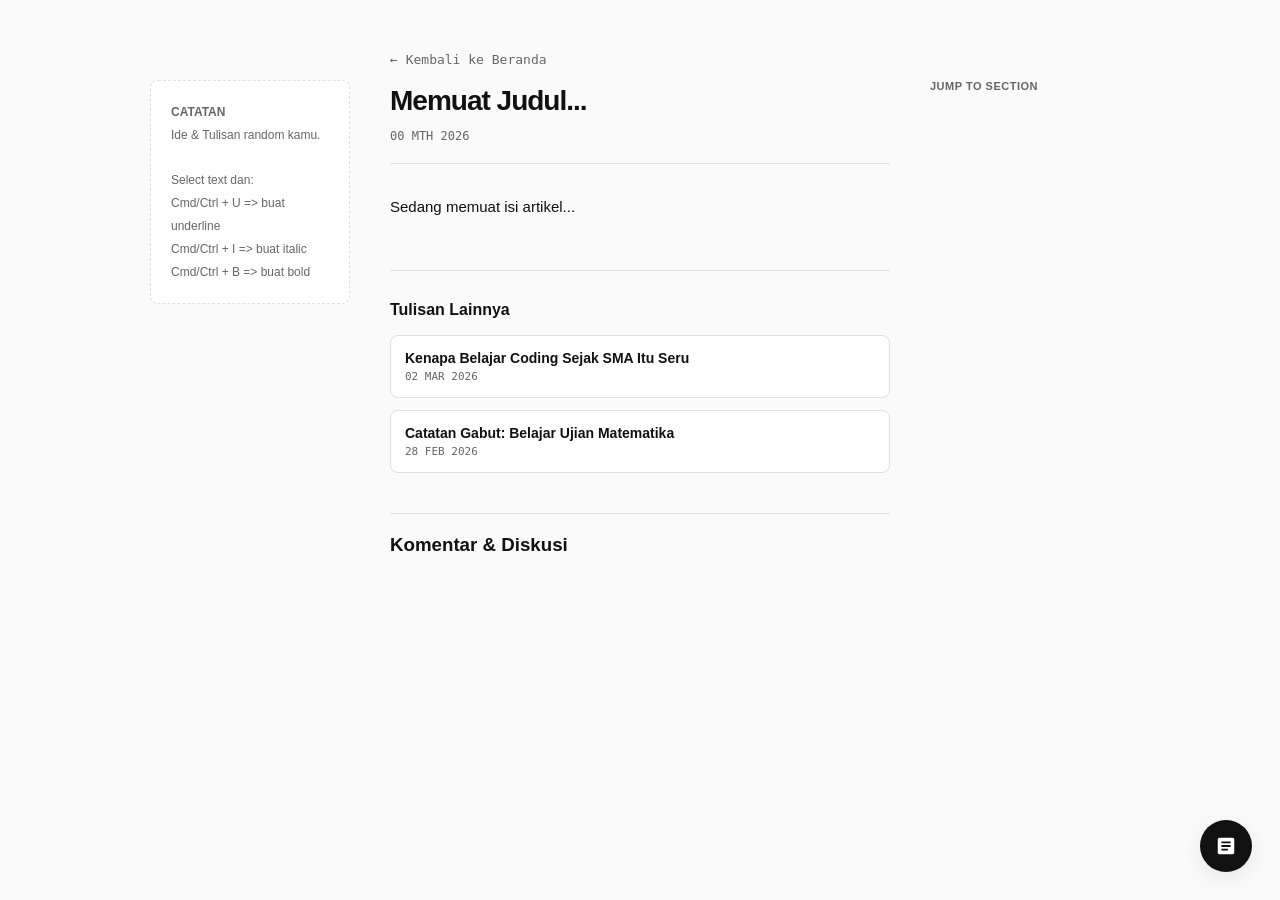
==== article.html @ 488dbda1 "bikin fitur chat, bikin tags,responsive" ====
<!DOCTYPE html>
<html lang="id">
<head>
    <meta charset="UTF-8">
    <meta name="viewport" content="width=device-width, initial-scale=1.0">
    <title>Memuat Artikel... - abdullah.com</title>
    <link rel="stylesheet" href="style.css">
</head>

<style>
/* Cara Mematikan Highlighting (Selection) Global, Kecuali Isi Artikel
Biar pas orang buka pake HP gak sengaja nge-highlight teks tampilan menu/tombol yang malah bikin risih, kita bisa matikan fitur text selection lewat CSS secara global, tapi kita hidupkan khusus untuk area teks artikel (.article-body).

Tambahkan kode CSS ini di bagian paling atas atau bawah file style.css:

CSS */

/* Matikan seleksi teks untuk SELURUH HALAMAN secara default */
* {
    -webkit-user-select: none; /* Safari */
    -ms-user-select: none;    /* IE 10+ */
    user-select: none;        /* Standard */
}

/* KECUALI bagian isi artikel, tetap bisa di-highlight / di-copy */
.article-body, 
.article-body * {
    -webkit-user-select: text;
    -ms-user-select: text;
    user-select: text;
}
</style>

<body>

    <div class="article-layout">
        <!-- Panel Kiri 
        <div class="side-panel">
            <div class="ad-box">
                <p><strong>CATATAN</strong><br>Sanad & Tulisan</p>
            </div>
        </div> -->

<div class="side-panel">
    <div class="ad-box" id="editableNote" contenteditable="true" spellcheck="false" placeholder="Tulis catatan di sini..." style="line-height: 1.9; text-align: left;">
        <div contenteditable="false" style="text-align: centre;"><strong>CATATAN</strong><br>Ide & Tulisan random kamu.</div>
        <br>Select text dan:
        <br>Cmd/Ctrl + U => buat underline
        <br>Cmd/Ctrl + I => buat italic
        <br>Cmd/Ctrl + B => buat bold
    </div>
</div>

        <!-- Konten Utama -->
        <div class="article-container">
            <div class="article-header">
                <a href="index.html" class="back-link">← Kembali ke Beranda</a>
                <h1 class="article-title" id="artTitle">Memuat Judul...</h1>
                <div class="article-date" id="artDate">00 MTH 2026</div>
            </div>

            <div class="article-body" id="artBody">
                <p>Sedang memuat isi artikel...</p>
            </div>

            <!-- Rekomendasi Artikel Lain (Random) -->
            <div class="recommendations">
                <div class="rec-title">Tulisan Lainnya</div>
                <div class="rec-grid" id="recContainer"></div>
            </div>


	    <!-- CHAT & FORUM -->
<section class="comments-section" style="margin-top: 40px; padding-top: 20px; border-top: 1px solid var(--border-color);">
    <h3>Komentar & Diskusi</h3>
<script src="https://giscus.app/client.js"
        data-repo="greenarchivesa-commits/abdillah.id"
        data-repo-id="R_kgDOUL2u_A"
        data-category="General"
        data-category-id="DIC_kwDOUL2u_M4DEw-X"
        data-mapping="pathname"
        data-strict="0"
        data-reactions-enabled="1"
        data-emit-metadata="1"
        data-input-position="top"
        data-theme="preferred_color_scheme"
        data-lang="id"
        crossorigin="anonymous"
        async>
</script>
</section>

        </div>

        <!-- Panel Kanan (Jump to / Daftar Isi Desktop) -->
        <div class="side-panel toc-panel">
            <div class="toc-title">Jump to section</div>
            <ul class="toc-list" id="tocList"></ul>
        </div>
    </div>

    <!-- FULLSCREEN OVERLAY JUMP TO (Animasi Fade Menutup Layar) -->
    <div id="jumpOverlay" class="jump-overlay">
        <div class="jump-overlay-content">
            <div class="jump-overlay-title">Jump to section</div>
            <ul class="jump-overlay-list" id="jumpOverlayList">
                <!-- List sub-judul masuk sini secara otomatis -->
            </ul>
            <button id="jumpCloseBtn" class="jump-close-btn">Tutup</button>
        </div>
    </div>

    <!-- Floating Bubble Menu -->
    <div class="floating-container">
        <div id="floatMenu" class="float-menu">
            <button id="btnTocMobile">📑 Jump to...</button>
            <button id="btnBackToTop">⬆️ Naik ke Atas</button>
            <button id="btnSwitchTheme">🌓 Ganti Tema</button>
        </div>
<!--
        <button id="floatBubble" class="float-btn" title="Menu">
            <svg viewBox="0 0 24 24" width="22" height="22"><path fill="currentColor" d="M12 8c1.1 0 2-.9 2-2s-.9-2-2-2-2 .9-2 2 .9 2 2 2zm0 2c-1.1 0-2 .9-2 2s.9 2 2 2 2-.9 2-2-.9-2-2-2zm0 6c-1.1 0-2 .9-2 2s.9 2 2 2 2-.9 2-2-.9-2-2-2z"/></svg>
        </button>. -->

<button id="floatBubble" class="float-btn" title="Menu">
    <svg viewBox="0 0 24 24" width="22" height="22"><path fill="currentColor" d="M19 3H5c-1.1 0-2 .9-2 2v14c0 1.1.9 2 2 2h14c1.1 0 2-.9 2-2V5c0-1.1-.9-2-2-2zm-5 14H7v-2h7v2zm3-4H7v-2h10v2zm0-4H7V7h10v2z"/></svg>
</button>



    </div>

    <!-- SCRIPT UTAMA -->
    <script src="script.js"></script>
    <script>
        const urlParams = new URLSearchParams(window.location.search);
        const fileName = urlParams.get('file');

        const artTitle = document.getElementById('artTitle');
        const artDate = document.getElementById('artDate');
        const artBody = document.getElementById('artBody');
        const tocList = document.getElementById('tocList');
        const recContainer = document.getElementById('recContainer');
        
        const jumpOverlay = document.getElementById('jumpOverlay');
        const jumpOverlayList = document.getElementById('jumpOverlayList');
        const jumpCloseBtn = document.getElementById('jumpCloseBtn');
        const btnTocMobile = document.getElementById('btnTocMobile');

        if (fileName) {
            const script = document.createElement('script');
            script.src = `articles/${fileName}.js`;

            script.onload = () => {
                if (window.currentArticleData) {
                    const current = window.currentArticleData;
                    artTitle.textContent = current.title;
                    artDate.textContent = current.date;
                    artBody.innerHTML = current.content;
                    document.title = `${current.title} - abdullah.com`;

                    // Generate Table of Contents (Desktop & Overlay Mobile)
                    const headings = artBody.querySelectorAll('h2');
                    headings.forEach(h => {
                        if (!h.id) {
                            h.id = h.textContent.toLowerCase().replace(/[^a-z0-9]+/g, '-');
                        }
                        
                        // Panel Kanan Desktop
                        const liDesktop = document.createElement('li');
                        liDesktop.innerHTML = `<a href="#${h.id}">${h.textContent}</a>`;
                        tocList.appendChild(liDesktop);

                        // Menu Overlay Fullscreen
                        const liOverlay = document.createElement('li');
                        liOverlay.innerHTML = `<a href="#${h.id}" class="overlay-link">${h.textContent}</a>`;
                        jumpOverlayList.appendChild(liOverlay);
                    });

                    // Klik link di overlay otomatis nutup overlay dan scroll halus
                    document.querySelectorAll('.overlay-link').forEach(link => {
                        link.addEventListener('click', () => {
                            jumpOverlay.classList.remove('active');
                        });
                    });
                }
            };

            script.onerror = () => {
                artTitle.textContent = "Artikel Tidak Ditemukan";
                artBody.innerHTML = "<p>File artikel tidak tersedia.</p>";
            };

            document.body.appendChild(script);
        }

        // 2. TULISAN LAINNYA: ACAK (RANDOM) DINAMIS SETIAP REFRESH
        if (typeof articles !== 'undefined') {
            // Saring artikel selain yang sedang dibuka
            let otherArticles = articles.filter(item => item.file !== fileName);
            
            // Algoritma Randomize Array (Fisher-Yates Shuffle)
            otherArticles.sort(() => Math.random() - 0.5);

            // Ambil maksimal 2 artikel acak teratas buat rekomendasi
            let randomized = otherArticles.slice(0, 2);

            randomized.forEach(item => {
                const card = document.createElement('a');
                card.href = `article.html?file=${item.file}`;
                card.className = 'rec-card';
                card.innerHTML = `
                    <div class="rec-card-title">${item.title}</div>
                    <div class="rec-card-date">${item.date}</div>
                `;
                recContainer.appendChild(card);
            });
        }

        // 3. KONTROL INTERAKSI & MOBILE RESPONSIVE
        const floatBubble = document.getElementById('floatBubble');
        const floatMenu = document.getElementById('floatMenu');
        
        floatBubble.addEventListener('click', () => floatMenu.classList.toggle('active'));
        
        window.addEventListener('click', (e) => {
            if (!floatBubble.contains(e.target) && !floatMenu.contains(e.target)) {
                floatMenu.classList.remove('active');
            }
        });

        document.getElementById('btnBackToTop').addEventListener('click', () => {
            window.scrollTo({ top: 0, behavior: 'smooth' });
            floatMenu.classList.remove('active');
        });

        // Buka Fullscreen Overlay Jump To
        btnTocMobile.addEventListener('click', () => {
            floatMenu.classList.remove('active');
            jumpOverlay.classList.add('active');
        });

        // Tutup Fullscreen Overlay
        jumpCloseBtn.addEventListener('click', () => {
            jumpOverlay.classList.remove('active');
        });

        // Toggle Theme & LocalStorage
        document.getElementById('btnSwitchTheme').addEventListener('click', () => {
            const current = document.documentElement.getAttribute('data-theme') === 'dark' ? 'light' : 'dark';
            document.documentElement.setAttribute('data-theme', current);
            localStorage.setItem('abdullah_theme', current);
            floatMenu.classList.remove('active');
        });

        const saved = localStorage.getItem('abdullah_theme');
        if (saved) document.documentElement.setAttribute('data-theme', saved);



const noteBox = document.getElementById('editableNote');

// 1. Ambil catatan yang tersimpan sebelumnya saat halaman dibuka
const savedNote = localStorage.getItem('abdullah_side_note');
if (savedNote) {
    noteBox.innerHTML = savedNote;
}

// 2. Auto-save otomatis setiap kali lu ngetik (event 'input')
noteBox.addEventListener('input', () => {
    localStorage.setItem('abdullah_side_note', noteBox.innerHTML);
});

    </script>
</body>
</html>
---- style.css ----
::selection {
  color: white;
  background: dodgerblue;
}

:root {
    --bg-color: #fafafa;
    --text-color: #111111;
    --text-secondary: #666666;
    --border-color: #e0e0e0;
    --hover-bg: #f0f0f0;
    --card-bg: #ffffff;
    --badge-bg: #111111;
    --badge-text: #ffffff;
    --float-bg: #111111;
    --float-text: #ffffff;
    --shadow: rgba(0, 0, 0, 0.08);
    --text-red: #00afef;
    --text-red-s: #f2fcff;
}

[data-theme="dark"] {
    --bg-color: #0d0d0d;
    --text-color: #ededed;
    --text-secondary: #888888;
    --border-color: #262626;
    --hover-bg: #171717;
    --card-bg: #141414;
    --badge-bg: #ededed;
    --badge-text: #0d0d0d;
    --float-bg: #ededed;
    --float-text: #0d0d0d;
    --shadow: rgba(0, 0, 0, 0.5);
    --text-red-s: #009bca;
    --text-red: #dbf5ff;
}

* {
    box-sizing: border-box;
    margin: 0;
    padding: 0;
    font-family: -apple-system, BlinkMacSystemFont, "Segoe UI", Roboto, Helvetica, Arial, sans-serif;
}

body {
    background-color: var(--bg-color);
    color: var(--text-color);
    min-height: 100vh;
    display: flex;
    flex-direction: column;
    align-items: center;
    padding: 30px 16px;
    overflow-x: hidden;
}

.wrapper {
    width: 100%;
    max-width: 580px;
    display: flex;
    flex-direction: column;
    align-items: center;
    justify-content: center;
    min-height: 80vh;
    transition: all 0.5s cubic-bezier(0.19, 1, 0.22, 1);
}

.wrapper.searched {
    min-height: auto;
    justify-content: flex-start;
    padding-top: 10px;
}

.header-area {
    text-align: center;
    margin-bottom: 28px;
    transition: all 0.5s cubic-bezier(0.19, 1, 0.22, 1);
    animation: dropIn 0.8s cubic-bezier(0.19, 1, 0.22, 1) forwards;
}

.wrapper.searched .header-area {
    width: 100%;
    display: flex;
    justify-content: space-between;
    align-items: center;
    margin-bottom: 24px;
    position: sticky;
    top: 0;
    background-color: var(--bg-color);
    padding: 14px 0;
    z-index: 100;
    border-bottom: 1px solid var(--border-color);
    backdrop-filter: blur(12px);
    animation: none;
}

.logo {
    font-size: 38px;
    font-weight: 500;
    letter-spacing: -1.5px;
    text-decoration: none;
    color: var(--text-color);
    display: inline-block;
}

/*.logo::before {
    content: "a";
    color: var(--text-red);
    font-weight: 600;
    transform: rotate(-7deg);
    display: inline-block;

    letter-spacing: 2px;
    background: var(--text-red-s);
    padding: 5px;
    border: 1px solid var(--text-red);
    border-radius: 5px;
    box-shadow: 1px 2px 100px var(--text-red);
    font-size: 40px;
} 

.logo::after {
    content: "_";
    color: var(--text-secondary);
    font-weight: 400;
    animation: blink 1.2s infinite;
}. */

.wrapper.searched .logo {
    font-size: 20px;
    letter-spacing: -0.5px;
}

.search-container {
    width: 100%;
    margin-bottom: 24px;
    animation: fadeInUp 0.8s cubic-bezier(0.19, 1, 0.22, 1) 0.1s forwards;
    opacity: 0;
}

.search-wrapper {
    position: relative;
    width: 100%;
}

.search-box {
    width: 100%;
    padding: 16px 50px 16px 18px;
    font-size: 15px;
    border: 1px solid var(--border-color);
    background: var(--card-bg);
    color: var(--text-color);
    outline: none;
    border-radius: 10px;
    box-shadow: 0 4px 20px var(--shadow);
    transition: all 0.3s cubic-bezier(0.19, 1, 0.22, 1);
}

.search-box:focus {
    border-color: var(--text-color);
    box-shadow: 0 0 0 3px var(--border-color), 0 8px 30px var(--shadow);
    transform: scale(1.01);
}

.search-btn {
    position: absolute;
    right: 6px;
    top: 50%;
    transform: translateY(-50%);
    background: transparent;
    border: none;
    cursor: pointer;
    padding: 8px;
    display: flex;
    align-items: center;
    justify-content: center;
    transition: transform 0.2s ease;
}

.search-btn:active {
    transform: translateY(-50%) scale(0.9);
}

.search-btn svg {
    width: 18px;
    height: 18px;
    fill: var(--text-secondary);
    transition: fill 0.2s ease;
}

.search-btn:hover svg {
    fill: var(--text-color);
}

.content-area {
    width: 100%;
}

.results-list {
    display: flex;
    flex-direction: column;
    gap: 12px;
}

/* Animasi Stagger Masuk Kartu Satu-satu */
.result-item {
    display: flex;
    gap: 16px;
    padding: 16px;
    border: 1px solid var(--border-color);
    background: var(--card-bg);
    text-decoration: none;
    color: inherit;
    cursor: pointer;
    border-radius: 10px;
    box-shadow: 0 2px 10px var(--shadow);
    opacity: 0;
    transform: translateY(20px);
    animation: cardAppear 0.5s cubic-bezier(0.19, 1, 0.22, 1) forwards;
    transition: transform 0.25s cubic-bezier(0.19, 1, 0.22, 1), border-color 0.25s ease, box-shadow 0.25s ease;
}

/* Delay otomatis buat efek berurutan */
.result-item:nth-child(1) { animation-delay: 0.05s; }
.result-item:nth-child(2) { animation-delay: 0.1s; }
.result-item:nth-child(3) { animation-delay: 0.15s; }
.result-item:nth-child(4) { animation-delay: 0.2s; }
.result-item:nth-child(n+5) { animation-delay: 0.25s; }

.result-item:hover {
    transform: translateY(-4px) scale(1.01);
    border-color: var(--text-color);
    box-shadow: 0 12px 30px var(--shadow);
}

.result-img {
    width: 90px;
    height: 65px;
    object-fit: cover;
    flex-shrink: 0;
    background: var(--border-color);
    border-radius: 6px;
}

.result-content {
    display: flex;
    flex-direction: column;
    justify-content: center;
    flex-grow: 1;
    min-width: 0;
}

.result-meta {
    display: flex;
    align-items: center;
    gap: 10px;
    font-size: 11px;
    color: var(--text-secondary);
    margin-bottom: 4px;
    font-family: monospace;
}

.badge {
    background-color: var(--badge-bg);
    color: var(--badge-text);
    padding: 2px 6px;
    font-size: 9px;
    text-transform: uppercase;
    font-weight: 700;
    letter-spacing: 0.8px;
    border-radius: 4px;
}

.result-title {
    font-size: 15px;
    font-weight: 600;
    margin-bottom: 4px;
    word-wrap: break-word;
}

.result-caption {
    font-size: 13px;
    color: var(--text-secondary);
    display: -webkit-box;
    -webkit-line-clamp: 2;
    -webkit-box-orient: vertical;
    overflow: hidden;
}

.info-text {
    text-align: center;
    color: var(--text-secondary);
    font-size: 14px;
    margin-top: 20px;
    animation: fadeInUp 0.4s ease forwards;
}

/* Floating Bubble Menu dengan Efek Elastis */
.floating-container {
    position: fixed;
    bottom: 28px;
    right: 28px;
    z-index: 999;
}

.float-btn {
    width: 52px;
    height: 52px;
    border-radius: 50%;
    background-color: var(--float-bg);
    color: var(--float-text);
    border: none;
    cursor: pointer;
    display: flex;
    align-items: center;
    justify-content: center;
    box-shadow: 0 6px 20px var(--shadow);
    outline: none;
    transition: transform 0.3s cubic-bezier(0.34, 1.56, 0.64, 1);
}

.float-btn:hover {
    transform: scale(1.1) rotate(90deg);
}

.float-btn:active {
    transform: scale(0.95);
}

.float-btn svg {
    width: 22px;
    height: 22px;
    fill: var(--float-text);
}

.float-menu {
    position: absolute;
    bottom: 64px;
    right: 0;
    background: var(--card-bg);
    border: 1px solid var(--border-color);
    box-shadow: 0 12px 35px var(--shadow);
    display: none;
    flex-direction: column;
    min-width: 170px;
    border-radius: 12px;
    overflow: hidden;
    transform-origin: bottom right;
    animation: popMenu 0.25s cubic-bezier(0.34, 1.56, 0.64, 1) forwards;
}

.float-menu.active {
    display: flex;
}

.float-menu button {
    background: transparent;
    border: none;
    color: var(--text-color);
    padding: 13px 16px;
    text-align: left;
    font-size: 13px;
    cursor: pointer;
    width: 100%;
    transition: background-color 0.2s ease, padding-left 0.2s ease;
}

.float-menu button:hover {
    background-color: var(--hover-bg);
    padding-left: 20px;
}

/* Keyframes Animasi Pro */
@keyframes dropIn {
    0% { opacity: 0; transform: translateY(-30px); }
    100% { opacity: 1; transform: translateY(0); }
}

@keyframes fadeInUp {
    0% { opacity: 0; transform: translateY(20px); }
    100% { opacity: 1; transform: translateY(0); }
}

@keyframes cardAppear {
    0% { opacity: 0; transform: translateY(25px) scale(0.97); }
    100% { opacity: 1; transform: translateY(0) scale(1); }
}

@keyframes popMenu {
    0% { opacity: 0; transform: scale(0.8) translateY(10px); }
    100% { opacity: 1; transform: scale(1) translateY(0); }
}

@keyframes blink {
    0%, 100% { opacity: 1; }
    50% { opacity: 0; }
}

@media (max-width: 480px) {
    .logo { font-size: 32px; }
    .wrapper.searched .logo { font-size: 18px; }
    .result-item { gap: 12px; padding: 12px; }
    .result-img { width: 75px; height: 55px; }
}


/* --- TAMBAHAN STYLE HALAMAN ARTIKEL --- */

.article-layout {
    display: flex;
    justify-content: center;
    width: 100%;
    max-width: 1100px;
    margin: 0 auto;
    gap: 40px;
    padding: 20px 16px;
}

/* Panel Kiri / Kanan untuk Ad Space atau Sidebar */
.side-panel {
    width: 200px;
    flex-shrink: 0;
    position: sticky;
    top: 80px;
    height: fit-content;
}


.ad-box {
    border: 1px dashed var(--border-color);
    padding: 20px;
    text-align: center;
    font-size: 12px;
    color: var(--text-secondary);
    border-radius: 8px;
    background: var(--card-bg);
}

/* Konten Utama Artikel (Max-width 500px pas ditengah) */
.article-container {
    width: 100%;
    max-width: 500px;
    flex-grow: 1;
}

.article-header {
    margin-bottom: 30px;
    border-bottom: 1px solid var(--border-color);
    padding-bottom: 20px;
}

.back-link {
    display: inline-block;
    font-size: 13px;
    color: var(--text-secondary);
    text-decoration: none;
    margin-bottom: 16px;
    font-family: monospace;
}

.back-link:hover {
    color: var(--text-color);
}

.article-title {
    font-size: 28px;
    font-weight: 800;
    letter-spacing: -1px;
    margin-bottom: 10px;
    line-height: 1.3;
}

.article-date {
    font-size: 12px;
    color: var(--text-secondary);
    font-family: monospace;
}

/* Isi Body Artikel */
.article-body {
    font-size: 15px;
    line-height: 1.7;
    color: var(--text-color);
}

.article-body p {
    margin-bottom: 18px;
}

.article-body h2 {
    font-size: 20px;
    font-weight: 700;
    margin: 32px 0 12px 0;
    letter-spacing: -0.5px;
}

.article-body img {
    max-width: 100%;
    border-radius: 8px;
    margin: 16px 0;
}

/* Panel Kanan: Jump to (Table of Contents) */
.toc-panel {
    font-size: 13px;
}

.toc-title {
    font-weight: 700;
    margin-bottom: 10px;
    text-transform: uppercase;
    letter-spacing: 0.5px;
    font-size: 11px;
    color: var(--text-secondary);
}

.toc-list {
    list-style: none;
    display: flex;
    flex-direction: column;
    gap: 8px;
}

.toc-list a {
    color: var(--text-secondary);
    text-decoration: none;
    transition: color 0.2s ease;
}

.toc-list a:hover {
    color: var(--text-color);
}

/* Rekomendasi Artikel Lain */
.recommendations {
    margin-top: 50px;
    border-top: 1px solid var(--border-color);
    padding-top: 30px;
}

.rec-title {
    font-size: 16px;
    font-weight: 700;
    margin-bottom: 16px;
}

.rec-grid {
    display: flex;
    flex-direction: column;
    gap: 12px;
}

.rec-card {
    padding: 14px;
    border: 1px solid var(--border-color);
    background: var(--card-bg);
    border-radius: 8px;
    text-decoration: none;
    color: inherit;
    display: block;
    transition: transform 0.2s ease, border-color 0.2s ease;
}

.rec-card:hover {
    transform: translateY(-2px);
    border-color: var(--text-color);
}

.rec-card-title {
    font-size: 14px;
    font-weight: 600;
    margin-bottom: 4px;
}

.rec-card-date {
    font-size: 11px;
    color: var(--text-secondary);
    font-family: monospace;
}

/* Responsif Mobile: Sembunyikan sidebar samping, pakai bubble Jump to */
@media (max-width: 860px) {
    .side-panel {
        display: none;
    }
    .article-layout {
        padding: 10px 12px;
    }
}





/* --- FULLSCREEN OVERLAY JUMP TO MENU --- */
.jump-overlay {
    position: fixed;
    top: 0;
    left: 0;
    width: 100vw;
    height: 100vh;
    background-color: var(--bg-color);
    z-index: 9999;
    display: flex;
    flex-direction: column;
    justify-content: center;
    align-items: center;
    opacity: 0;
    pointer-events: none;
    transition: opacity 0.35s cubic-bezier(0.19, 1, 0.22, 1);
}

.jump-overlay.active {
    opacity: 1;
    pointer-events: auto;
}

.jump-overlay-content {
    width: 100%;
    max-width: 400px;
    padding: 24px;
    text-align: center;
}

.jump-overlay-title {
    font-size: 12px;
    text-transform: uppercase;
    letter-spacing: 1.5px;
    color: var(--text-secondary);
    margin-bottom: 24px;
    font-family: monospace;
}

.jump-overlay-list {
    list-style: none;
    display: flex;
    flex-direction: column;
    gap: 16px;
    margin-bottom: 30px;
}

.jump-overlay-list a {
    font-size: 20px;
    font-weight: 700;
    color: var(--text-color);
    text-decoration: none;
    transition: color 0.2s ease, transform 0.2s ease;
    display: inline-block;
}

.jump-overlay-list a:hover {
    color: var(--text-secondary);
    transform: scale(1.05);
}

.jump-close-btn {
    background: transparent;
    border: 1px solid var(--border-color);
    color: var(--text-color);
    padding: 10px 24px;
    border-radius: 30px;
    cursor: pointer;
    font-size: 13px;
    transition: background-color 0.2s ease;
}

.jump-close-btn:hover {
    background-color: var(--hover-bg);
}
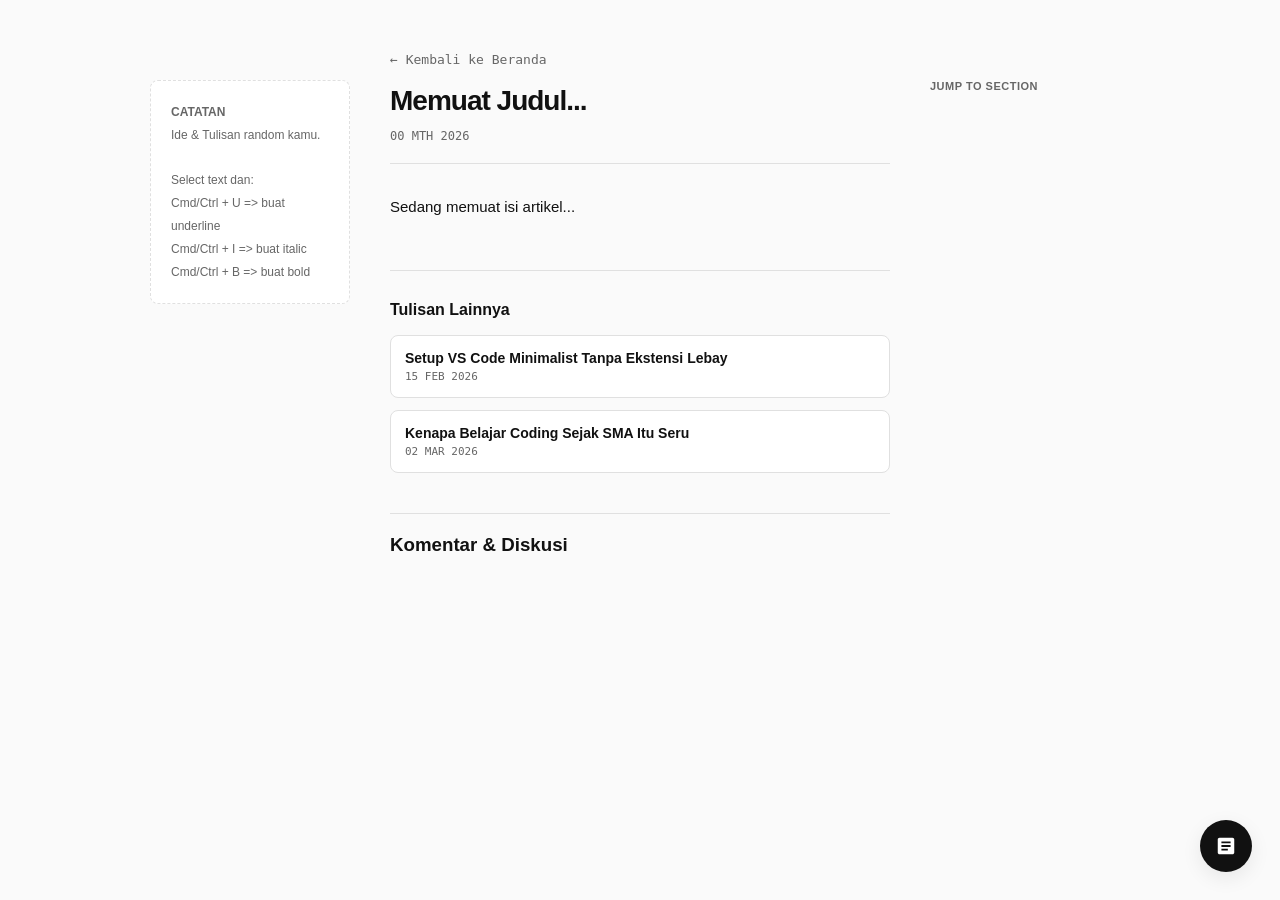
==== commit 7b507f85: "beneerin chat biar sesuai URL & styling tags biar ga aneh" ====
--- a/article.html
+++ b/article.html
@@ -71,8 +71,9 @@
 
 
 	    <!-- CHAT & FORUM -->
-<section class="comments-section" style="margin-top: 40px; padding-top: 20px; border-top: 1px solid var(--border-color);">
+<section class="comments-section" style="margin-top: 40px; padding-top: 20px; border-top: 1px solid var(--border-color); margin-bottom: 30px;">
     <h3>Komentar & Diskusi</h3>
+    <br><br>
 <script src="https://giscus.app/client.js"
         data-repo="greenarchivesa-commits/abdillah.id"
         data-repo-id="R_kgDOUL2u_A"
@@ -90,6 +91,39 @@
 </script>
 </section>
 
+<!-- Tempat penampung komentar -->
+<div id="giscus-container"></div>
+
+<script>
+    function loadGiscus() {
+        // Hapus elemen Giscus yang lama kalau ada, biar gak numpuk
+        const container = document.getElementById('giscus-container');
+        container.innerHTML = '';
+
+        // Bikin elemen script baru secara dinamis
+        const script = document.createElement('script');
+        script.src = "https://giscus.app/client.js";
+        script.setAttribute("data-repo", "greenarchivesa-commits/abdillah.id");
+        script.setAttribute("data-repo-id", "R_kgDOUL2u_A");
+        script.setAttribute("data-category", "General"); // Sesuaikan nama kategori lu
+        script.setAttribute("data-category-id", "DIC_kwDOUL2u_M4DEw-X"); // Masukin ID kategori lu yg bener
+        script.setAttribute("data-mapping", "pathname");
+        script.setAttribute("data-strict", "0");
+        script.setAttribute("data-reactions-enabled", "1");
+        script.setAttribute("data-emit-metadata", "1");
+        script.setAttribute("data-input-position", "top");
+        script.setAttribute("data-theme", "preferred_color_scheme");
+        script.setAttribute("data-lang", "id");
+        script.crossOrigin = "anonymous";
+        script.async = true;
+
+        container.appendChild(script);
+    }
+
+    // Jalankan fungsi saat halaman pertama kali dibuka
+    window.addEventListener('DOMContentLoaded', loadGiscus);
+</script>
+
         </div>
 
         <!-- Panel Kanan (Jump to / Daftar Isi Desktop) -->
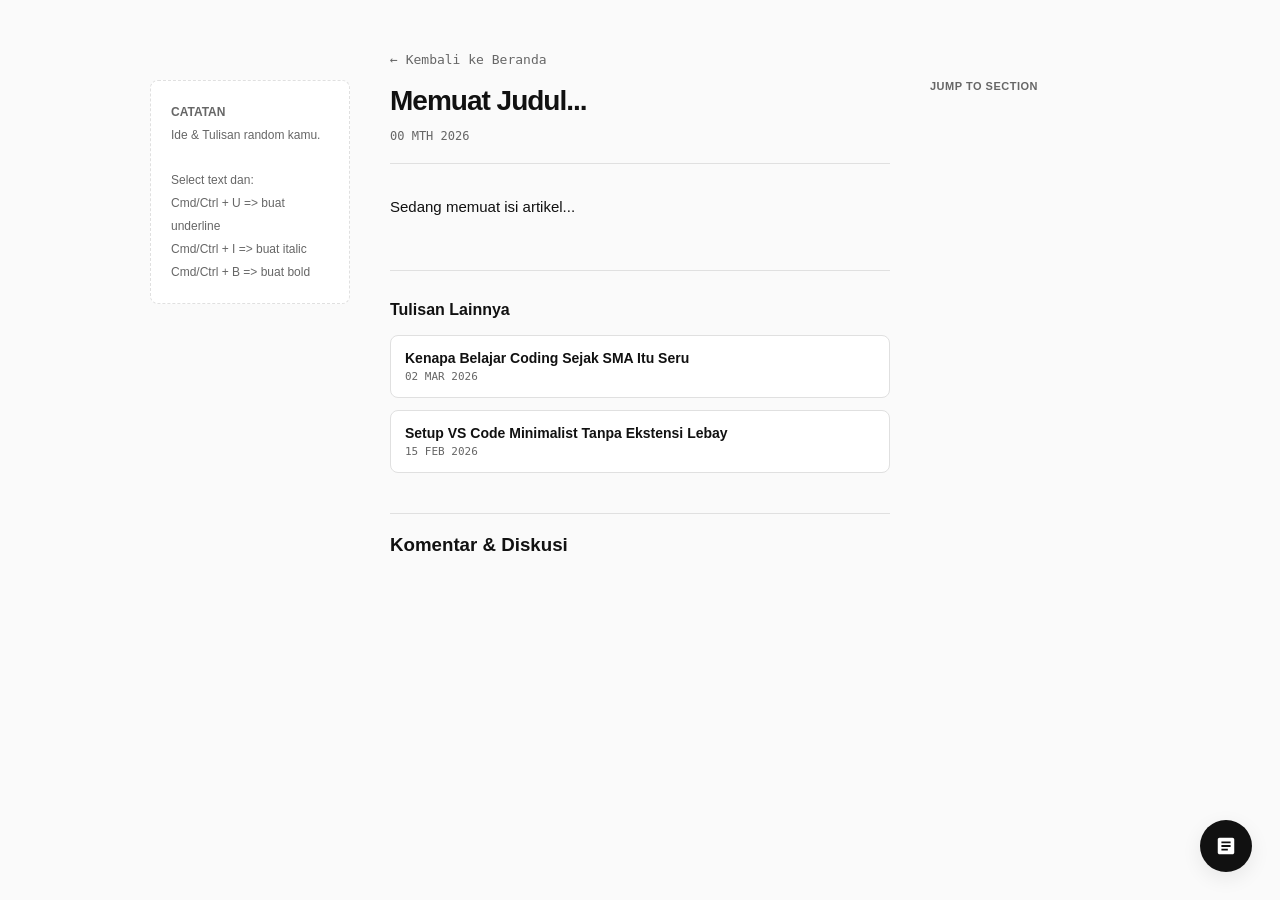
==== commit 625d0bf7: "pathname, tags" ====
--- a/article.html
+++ b/article.html
@@ -107,7 +107,8 @@
         script.setAttribute("data-repo-id", "R_kgDOUL2u_A");
         script.setAttribute("data-category", "General"); // Sesuaikan nama kategori lu
         script.setAttribute("data-category-id", "DIC_kwDOUL2u_M4DEw-X"); // Masukin ID kategori lu yg bener
-        script.setAttribute("data-mapping", "pathname");
+//      script.setAttribute("data-mapping", "pathname");
+        script.setAttribute("data-mapping", "url"); // <--- Ubah dari "pathname" jadi "url"
         script.setAttribute("data-strict", "0");
         script.setAttribute("data-reactions-enabled", "1");
         script.setAttribute("data-emit-metadata", "1");
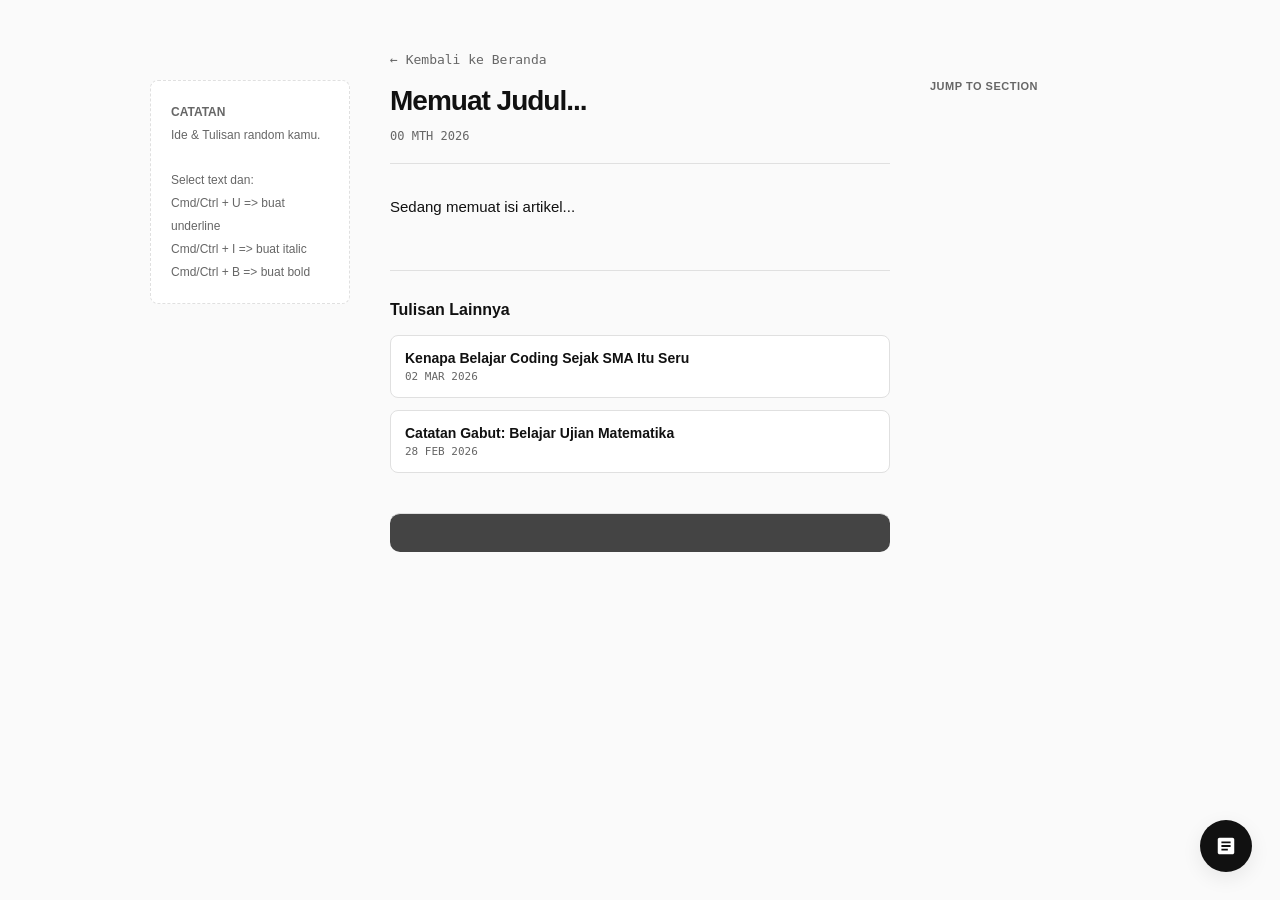
==== commit c27cf9c1: "bg chat #444" ====
--- a/article.html
+++ b/article.html
@@ -71,8 +71,8 @@
 
 
 	    <!-- CHAT & FORUM -->
-<section class="comments-section" style="margin-top: 40px; padding-top: 20px; border-top: 1px solid var(--border-color); margin-bottom: 30px;">
-    <h3>Komentar & Diskusi</h3>
+<section class="comments-section" style="margin-top: 40px; padding: 2ch; padding-top: 20px; border-top: 1px solid var(--border-color); margin-bottom: 30px; border-radius: 10px; background: #444;>
+    <h3>Komentar & Diskusi</h3> 
     <br><br>
 <script src="https://giscus.app/client.js"
         data-repo="greenarchivesa-commits/abdillah.id"
@@ -84,7 +84,7 @@
         data-reactions-enabled="1"
         data-emit-metadata="1"
         data-input-position="top"
-        data-theme="preferred_color_scheme"
+        data-theme="transparent_dark"
         data-lang="id"
         crossorigin="anonymous"
         async>
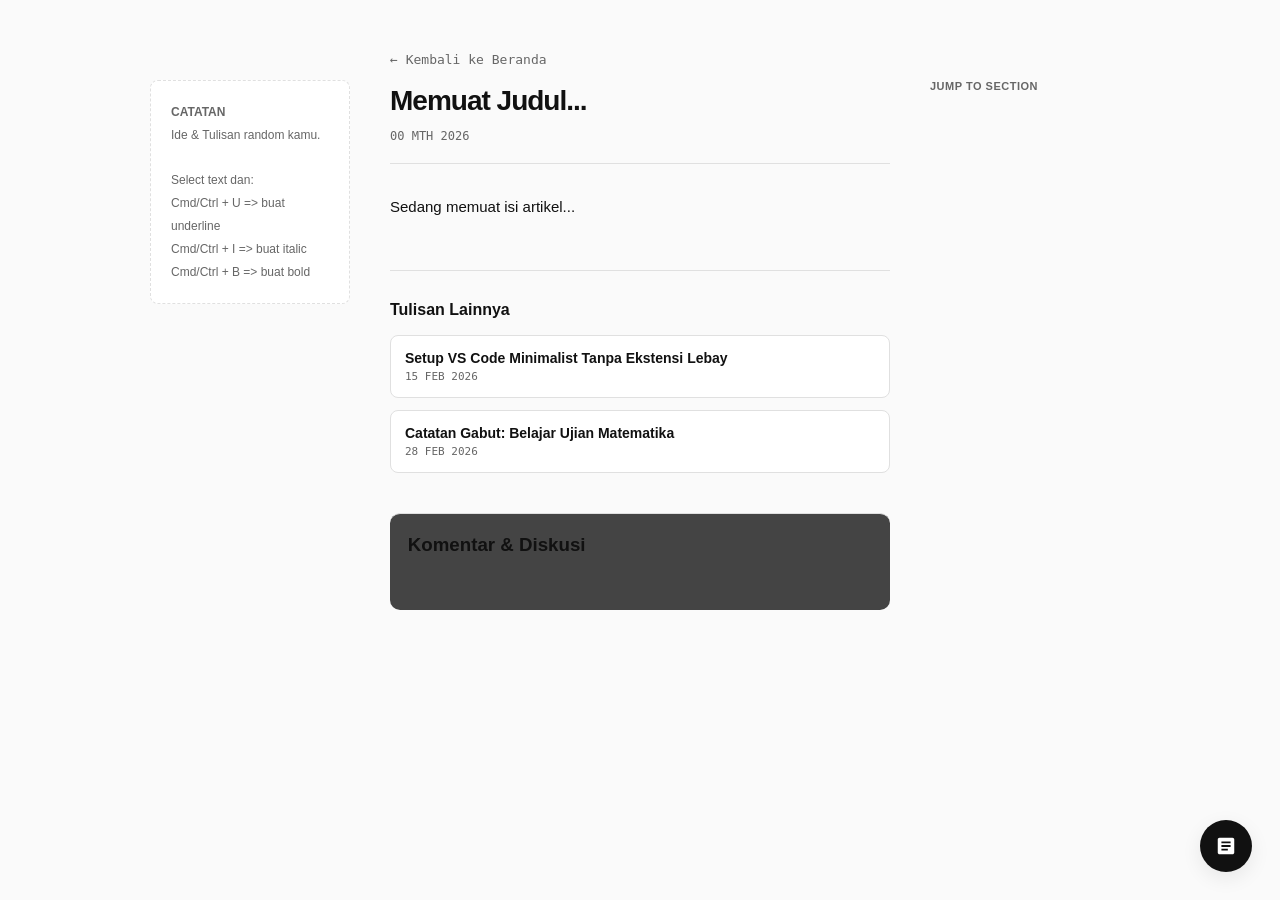
==== commit 8c8bc051: "fix style" ====
--- a/article.html
+++ b/article.html
@@ -71,7 +71,7 @@
 
 
 	    <!-- CHAT & FORUM -->
-<section class="comments-section" style="margin-top: 40px; padding: 2ch; padding-top: 20px; border-top: 1px solid var(--border-color); margin-bottom: 30px; border-radius: 10px; background: #444;>
+<section class="comments-section" style="margin-top: 40px; padding: 2ch; padding-top: 20px; border-top: 1px solid var(--border-color); margin-bottom: 30px; border-radius: 10px; background: #444;">
     <h3>Komentar & Diskusi</h3> 
     <br><br>
 <script src="https://giscus.app/client.js"
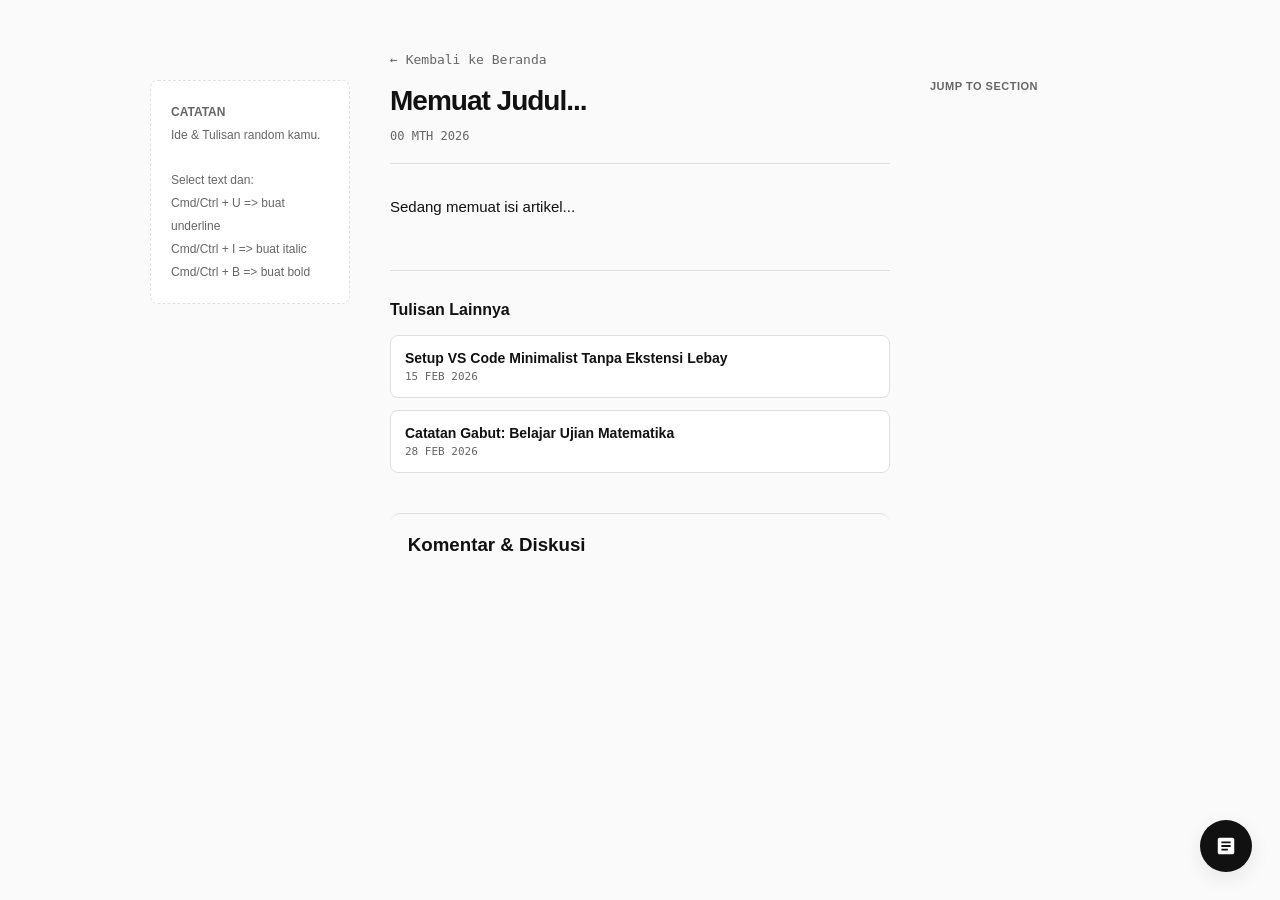
==== commit d10eb254: "komen theme" ====
--- a/article.html
+++ b/article.html
@@ -71,7 +71,7 @@
 
 
 	    <!-- CHAT & FORUM -->
-<section class="comments-section" style="margin-top: 40px; padding: 2ch; padding-top: 20px; border-top: 1px solid var(--border-color); margin-bottom: 30px; border-radius: 10px; background: #444;">
+<section class="comments-section" style="margin-top: 40px; padding: 2ch; padding-top: 20px; border-top: 1px solid var(--border-color); margin-bottom: 30px; border-radius: 10px; background: none;">
     <h3>Komentar & Diskusi</h3> 
     <br><br>
 <script src="https://giscus.app/client.js"
@@ -84,7 +84,7 @@
         data-reactions-enabled="1"
         data-emit-metadata="1"
         data-input-position="top"
-        data-theme="transparent_dark"
+        data-theme="light"
         data-lang="id"
         crossorigin="anonymous"
         async>
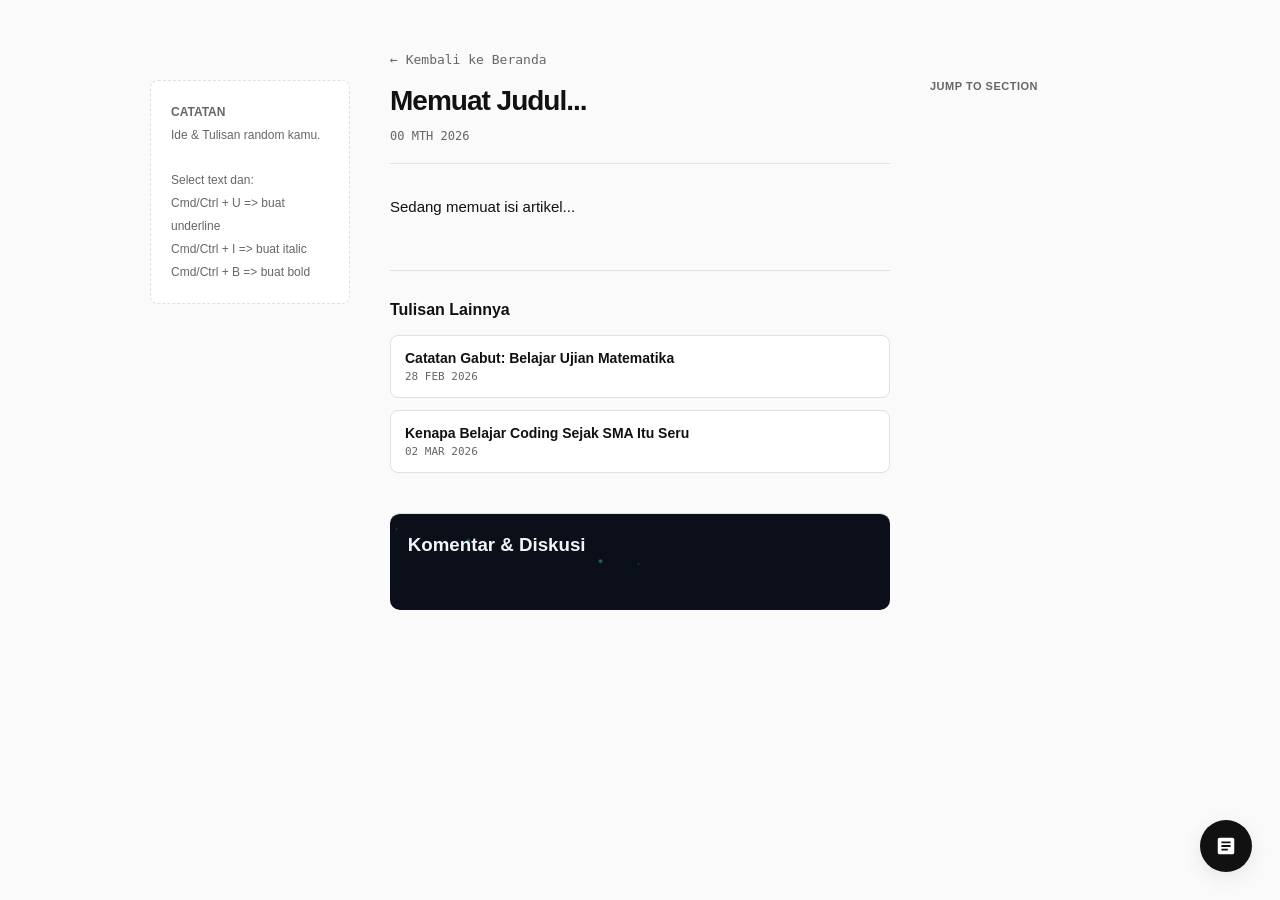
==== commit 5ed2ee38: "chat dark" ====
--- a/article.html
+++ b/article.html
@@ -70,8 +70,8 @@
             </div>
 
 
-	    <!-- CHAT & FORUM -->
-<section class="comments-section" style="margin-top: 40px; padding: 2ch; padding-top: 20px; border-top: 1px solid var(--border-color); margin-bottom: 30px; border-radius: 10px; background: none;">
+	    <!-- CHAT & FORUM 
+<section class="comments-section" style="margin-top: 40px; padding: 2ch; padding-top: 20px; border-top: 1px solid var(--border-color); margin-bottom: 30px; border-radius: 10px; background: #222;">
     <h3>Komentar & Diskusi</h3> 
     <br><br>
 <script src="https://giscus.app/client.js"
@@ -84,12 +84,114 @@
         data-reactions-enabled="1"
         data-emit-metadata="1"
         data-input-position="top"
-        data-theme="light"
+        data-theme="transparent_dark"
         data-lang="id"
         crossorigin="anonymous"
         async>
 </script>
+</section> -->
+
+<!-- CHAT & FORUM -->
+<section class="comments-section" style="position: relative; margin-top: 40px; padding: 2ch; padding-top: 20px; border-top: 1px solid var(--border-color); margin-bottom: 30px; border-radius: 10px; background: #0B0F19; overflow: hidden;">
+    
+    <!-- Canvas Animasi Background Teal -->
+    <canvas id="giscus-bg-canvas" style="position: absolute; top: 0; left: 0; width: 100%; height: 100%; z-index: 0; pointer-events: none;"></canvas>
+
+    <!-- Wrapper Biar Konten & Giscus Ada di Atas Animasi -->
+    <div style="position: relative; z-index: 1;">
+        <h3 style="color: #F3F4F6;">Komentar & Diskusi</h3> 
+        <br><br>
+        <script src="https://giscus.app/client.js"
+                data-repo="greenarchivesa-commits/abdillah.id"
+                data-repo-id="R_kgDOUL2u_A"
+                data-category="General"
+                data-category-id="DIC_kwDOUL2u_M4DEw-X"
+                data-mapping="pathname"
+                data-strict="0"
+                data-reactions-enabled="1"
+                data-emit-metadata="1"
+                data-input-position="top"
+                data-theme="transparent_dark"
+                data-lang="id"
+                crossorigin="anonymous"
+                async>
+        </script>
+    </div>
 </section>
+
+<!-- Skrip JavaScript Animasi Partikel -->
+<script>
+    window.addEventListener('DOMContentLoaded', () => {
+        const canvas = document.getElementById('giscus-bg-canvas');
+        const ctx = canvas.getContext('2d');
+        const section = canvas.parentElement;
+
+        let particlesArray = [];
+
+        function resizeCanvas() {
+            canvas.width = section.offsetWidth;
+            canvas.height = section.offsetHeight;
+        }
+
+        window.addEventListener('resize', resizeCanvas);
+        resizeCanvas();
+
+        class Particle {
+            constructor() {
+                this.x = Math.random() * canvas.width;
+                this.y = Math.random() * canvas.height;
+                this.size = Math.random() * 2 + 0.5;
+                this.speedX = (Math.random() - 0.5) * 0.3;
+                this.speedY = (Math.random() - 0.5) * 0.3;
+                this.opacity = Math.random() * 0.4 + 0.15;
+            }
+            update() {
+                this.x += this.speedX;
+                this.y += this.speedY;
+
+                if (this.x > canvas.width) this.x = 0;
+                else if (this.x < 0) this.x = canvas.width;
+
+                if (this.y > canvas.height) this.y = 0;
+                else if (this.y < 0) this.y = canvas.height;
+            }
+            draw() {
+                ctx.fillStyle = `rgba(45, 212, 191, ${this.opacity})`; // Warna Teal khas
+                ctx.beginPath();
+                ctx.arc(this.x, this.y, this.size, 0, Math.PI * 2);
+                ctx.fill();
+            }
+        }
+
+        function initParticles() {
+            particlesArray = [];
+            const numberOfParticles = Math.floor((canvas.width * canvas.height) / 10000);
+            for (let i = 0; i < numberOfParticles; i++) {
+                particlesArray.push(new Particle());
+            }
+        }
+
+        function animate() {
+            // Update tinggi canvas dinamis kalau Giscus-nya udah load/panjang
+            if (canvas.height !== section.offsetHeight) {
+                canvas.height = section.offsetHeight;
+            }
+
+            ctx.clearRect(0, 0, canvas.width, canvas.height);
+            for (let i = 0; i < particlesArray.length; i++) {
+                particlesArray[i].update();
+                particlesArray[i].draw();
+            }
+            requestAnimationFrame(animate);
+        }
+
+        setTimeout(() => {
+            resizeCanvas();
+            initParticles();
+            animate();
+        }, 500);
+    });
+</script>
 
 <!-- Tempat penampung komentar -->
 <div id="giscus-container"></div>
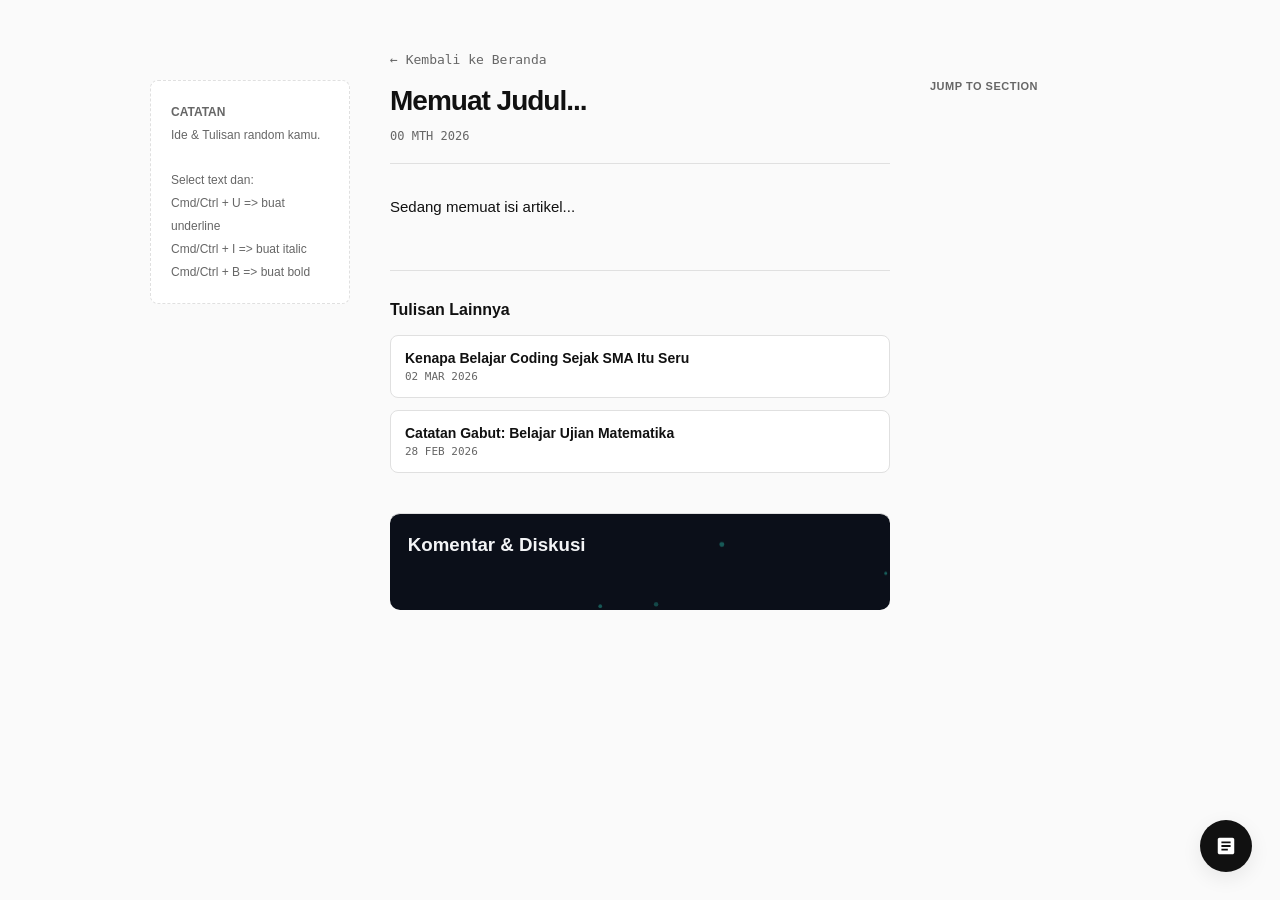
==== commit 09a24026: "replace" ====
--- a/article.html
+++ b/article.html
@@ -117,6 +117,9 @@
                 async>
         </script>
     </div>
+
+    <!-- Tempat penampung komentar -->
+<div id="giscus-container"></div>
 </section>
 
 <!-- Skrip JavaScript Animasi Partikel -->
@@ -193,8 +196,8 @@
     });
 </script>
 
-<!-- Tempat penampung komentar -->
-<div id="giscus-container"></div>
+<!-- Tempat penampung komentar 
+<div id="giscus-container"></div> -->
 
 <script>
     function loadGiscus() {
